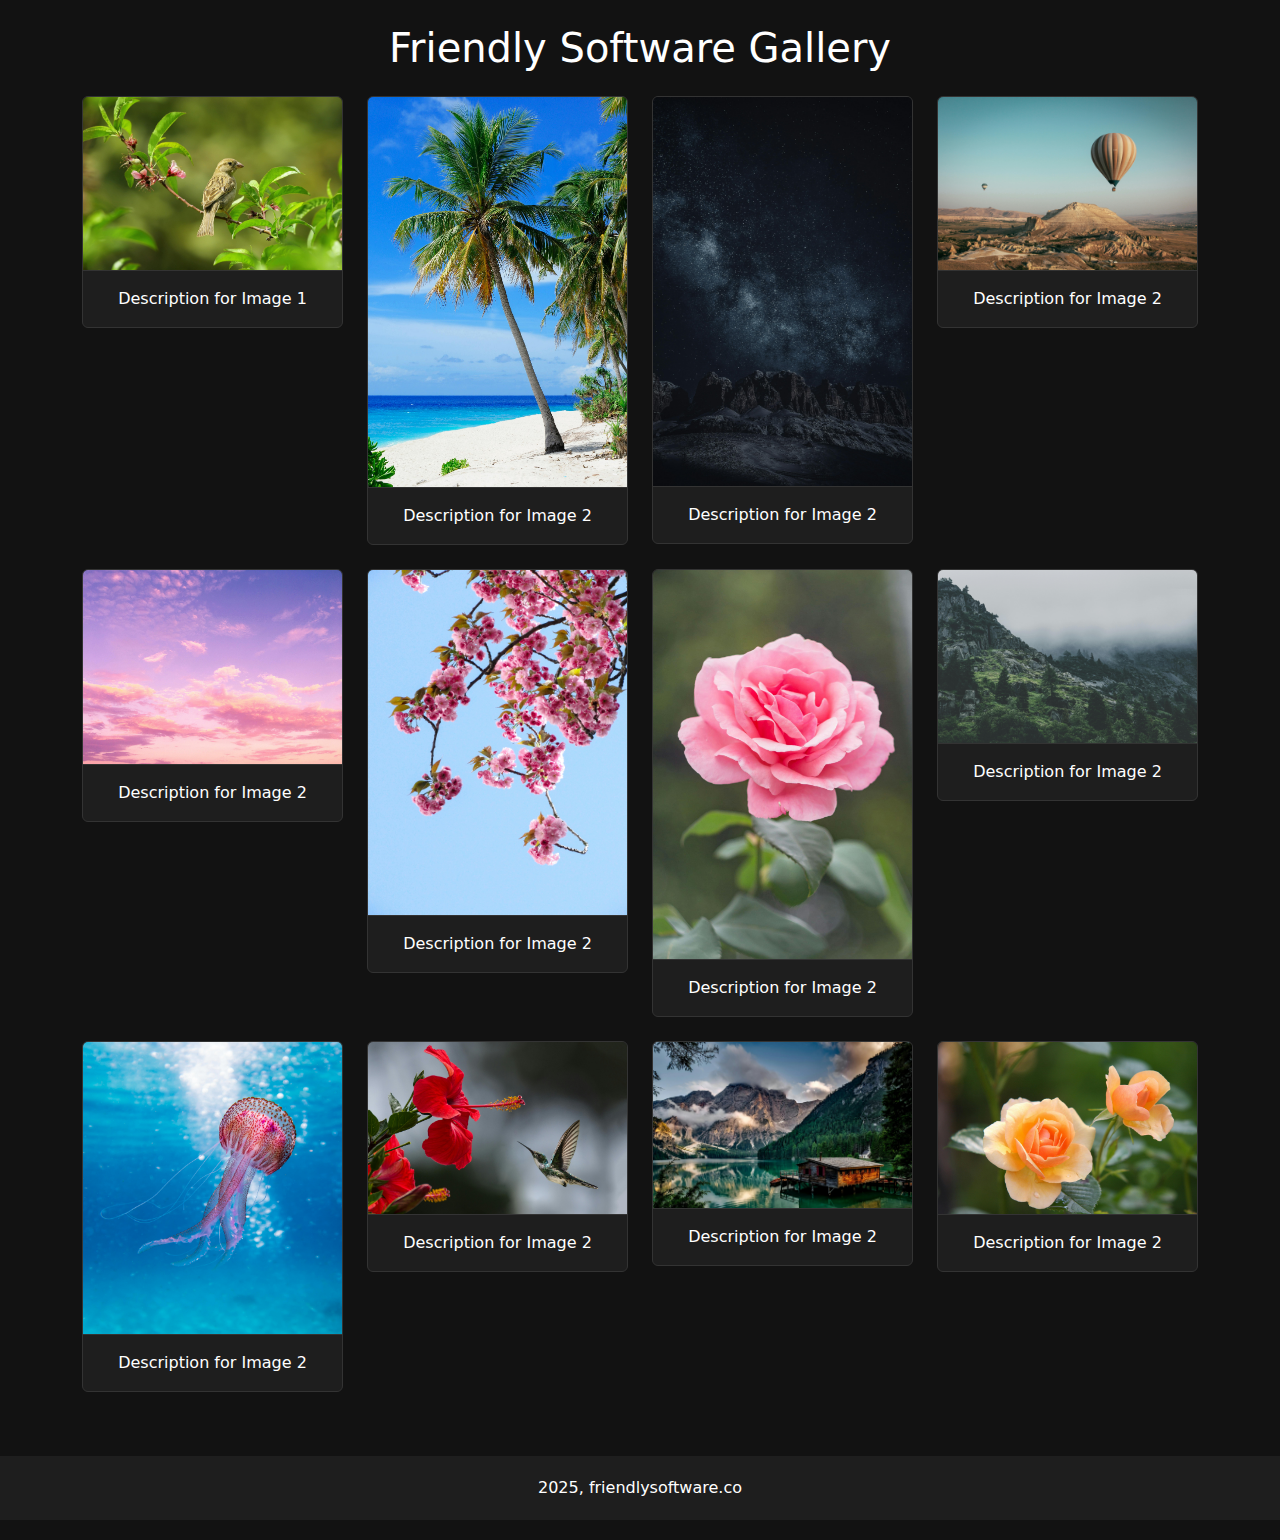
==== index.html @ 0dd6d670 "initial commit" ====
<!DOCTYPE html>
<html lang="en">
<head>
    <meta charset="UTF-8">
    <meta name="viewport" content="width=device-width, initial-scale=1">
    <title>Responsive Image Grid</title>
    <link href="https://cdn.jsdelivr.net/npm/bootstrap@5.3.0/dist/css/bootstrap.min.css" rel="stylesheet">
    <style>
        body {
            background-color: #121212;
            color: #ffffff;
        }
        .card {
            background-color: #1e1e1e;
            border: 1px solid #333;
        }
        .card-text {
            color: #ffffff;
        }
        .card-img-top {
            border-bottom: 1px solid #333;
        }
        .footer {
            text-align: center;
            padding: 20px;
            margin-top: 40px;
            margin-bottom: 20px;
            background-color: #1e1e1e;
            color: #ffffff;
        }
    </style>
</head>
<body>
    <div class="container mt-4">
        <h1 class="text-center mb-4">Friendly Software Gallery</h1>
        <div class="row">
            <!-- Repeat this block for each image -->
            <div class="col-6 col-md-4 col-lg-3 mb-4">
                <div class="card">
                    <img src="./web_images/pexels-daniyal-ghanavati-10741-70069.jpg" class="card-img-top" alt="Image 1">
                    <div class="card-body text-center">
                        <p class="card-text">Description for Image 1</p>
                    </div>
                </div>
            </div>
            <div class="col-6 col-md-4 col-lg-3 mb-4">
                <div class="card">
                    <img src="./web_images/pexels-asadphoto-240526.jpg" class="card-img-top" alt="Image 2">
                    <div class="card-body text-center">
                        <p class="card-text">Description for Image 2</p>
                    </div>
                </div>
            </div>
            <div class="col-6 col-md-4 col-lg-3 mb-4">
                <div class="card">
                    <img src="./web_images/pexels-eberhardgross-2098427.jpg" class="card-img-top" alt="Image 2">
                    <div class="card-body text-center">
                        <p class="card-text">Description for Image 2</p>
                    </div>
                </div>
            </div>
            <div class="col-6 col-md-4 col-lg-3 mb-4">
                <div class="card">
                    <img src="./web_images/pexels-francesco-ungaro-2325447.jpg" class="card-img-top" alt="Image 2">
                    <div class="card-body text-center">
                        <p class="card-text">Description for Image 2</p>
                    </div>
                </div>
            </div>
            <div class="col-6 col-md-4 col-lg-3 mb-4">
                <div class="card">
                    <img src="./web_images/pexels-ithalu-907485.jpg" class="card-img-top" alt="Image 2">
                    <div class="card-body text-center">
                        <p class="card-text">Description for Image 2</p>
                    </div>
                </div>
            </div>
            <div class="col-6 col-md-4 col-lg-3 mb-4">
                <div class="card">
                    <img src="./web_images/pexels-jmark-250591.jpg" class="card-img-top" alt="Image 2">
                    <div class="card-body text-center">
                        <p class="card-text">Description for Image 2</p>
                    </div>
                </div>
            </div>
            <div class="col-6 col-md-4 col-lg-3 mb-4">
                <div class="card">
                    <img src="./web_images/pexels-jonaskakaroto-736230.jpg" class="card-img-top" alt="Image 2">
                    <div class="card-body text-center">
                        <p class="card-text">Description for Image 2</p>
                    </div>
                </div>
            </div>
            <div class="col-6 col-md-4 col-lg-3 mb-4">
                <div class="card">
                    <img src="./web_images/pexels-lum3n-44775-167684.jpg" class="card-img-top" alt="Image 2">
                    <div class="card-body text-center">
                        <p class="card-text">Description for Image 2</p>
                    </div>
                </div>
            </div>
            <div class="col-6 col-md-4 col-lg-3 mb-4">
                <div class="card">
                    <img src="./web_images/pexels-pawelkalisinski-1076758.jpg" class="card-img-top" alt="Image 2">
                    <div class="card-body text-center">
                        <p class="card-text">Description for Image 2</p>
                    </div>
                </div>
            </div>
            <div class="col-6 col-md-4 col-lg-3 mb-4">
                <div class="card">
                    <img src="./web_images/pexels-philippedonn-1133957.jpg" class="card-img-top" alt="Image 2">
                    <div class="card-body text-center">
                        <p class="card-text">Description for Image 2</p>
                    </div>
                </div>
            </div>
            <div class="col-6 col-md-4 col-lg-3 mb-4">
                <div class="card">
                    <img src="./web_images/pexels-pixabay-147411.jpg" class="card-img-top" alt="Image 2">
                    <div class="card-body text-center">
                        <p class="card-text">Description for Image 2</p>
                    </div>
                </div>
            </div>
            <div class="col-6 col-md-4 col-lg-3 mb-4">
                <div class="card">
                    <img src="./web_images/pexels-pixabay-39517.jpg" class="card-img-top" alt="Image 2">
                    <div class="card-body text-center">
                        <p class="card-text">Description for Image 2</p>
                    </div>
                </div>
            </div>
            <!-- Add more images similarly -->
        </div>
    </div>
    <footer class="footer">
        2025, friendlysoftware.co
    </footer>
    <script src="https://cdn.jsdelivr.net/npm/bootstrap@5.3.0/dist/js/bootstrap.bundle.min.js"></script>
</body>
</html>
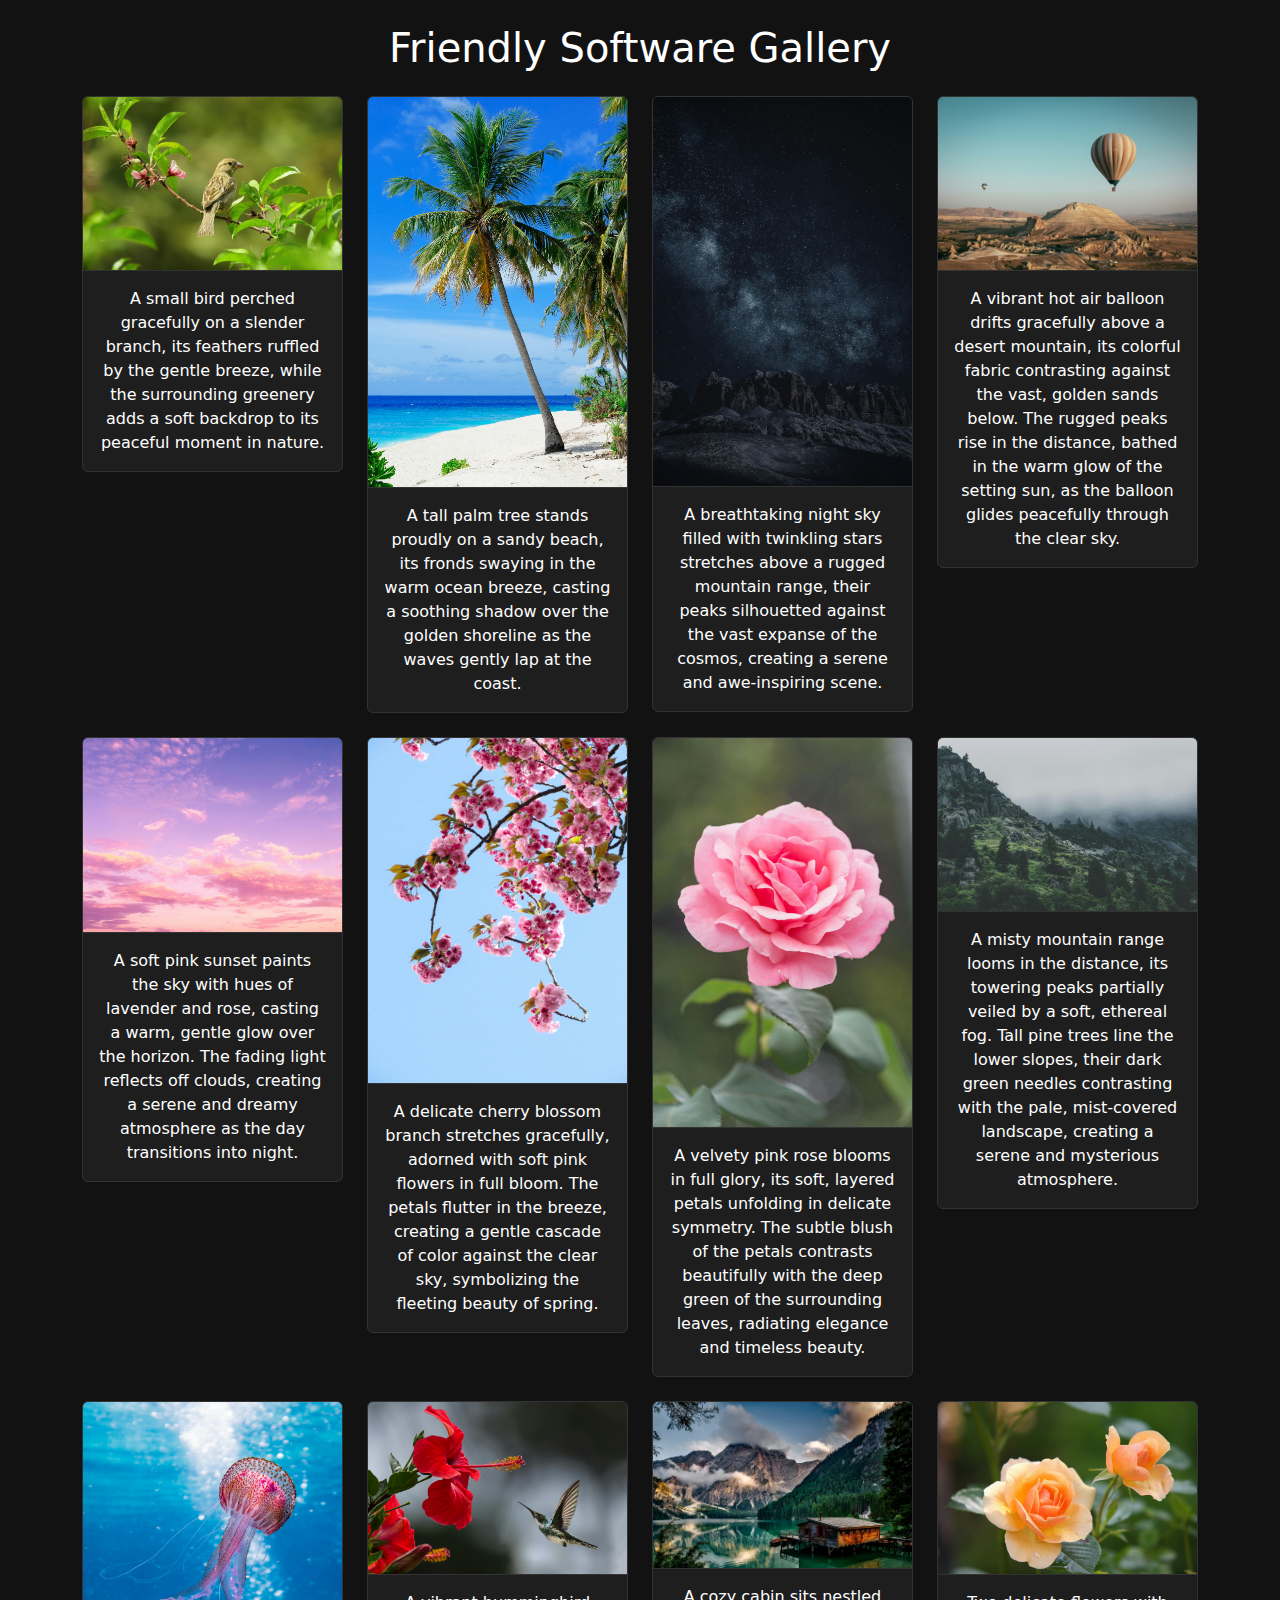
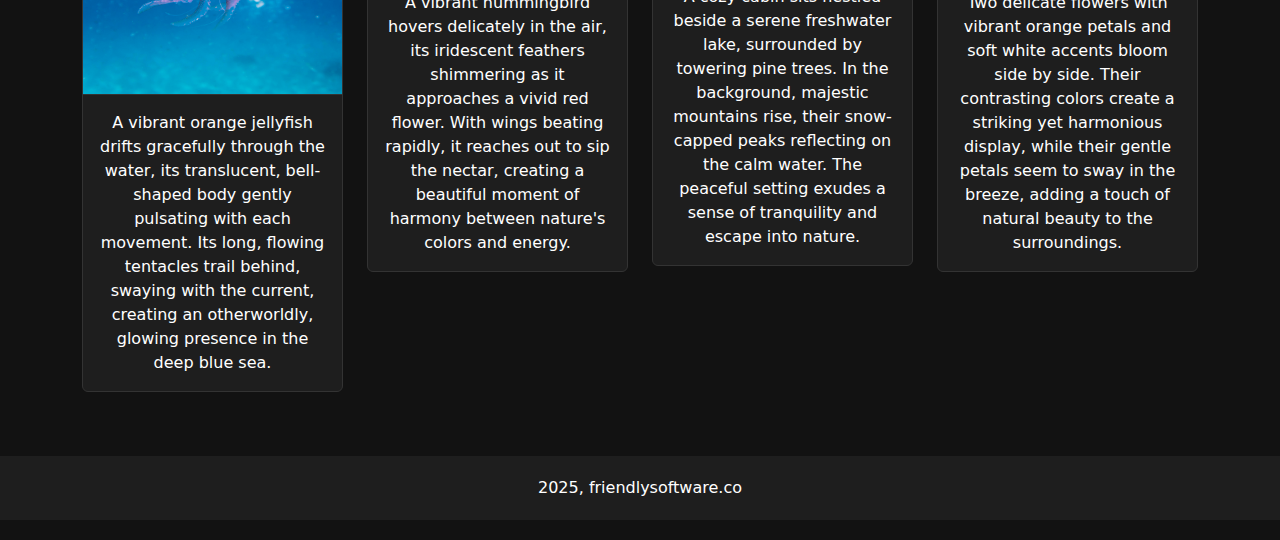
==== commit e1505703: "Adding better image descriptions" ====
--- a/index.html
+++ b/index.html
@@ -1,25 +1,31 @@
 <!DOCTYPE html>
 <html lang="en">
+
 <head>
     <meta charset="UTF-8">
     <meta name="viewport" content="width=device-width, initial-scale=1">
-    <title>Responsive Image Grid</title>
+    <title>Friendly Software Gallery</title>
+    <link rel="icon" type="image/x-icon" href="./favicon.ico">
     <link href="https://cdn.jsdelivr.net/npm/bootstrap@5.3.0/dist/css/bootstrap.min.css" rel="stylesheet">
     <style>
         body {
             background-color: #121212;
             color: #ffffff;
         }
+
         .card {
             background-color: #1e1e1e;
             border: 1px solid #333;
         }
+
         .card-text {
             color: #ffffff;
         }
+
         .card-img-top {
             border-bottom: 1px solid #333;
         }
+
         .footer {
             text-align: center;
             padding: 20px;
@@ -30,6 +36,7 @@
         }
     </style>
 </head>
+
 <body>
     <div class="container mt-4">
         <h1 class="text-center mb-4">Friendly Software Gallery</h1>
@@ -39,7 +46,9 @@
                 <div class="card">
                     <img src="./web_images/pexels-daniyal-ghanavati-10741-70069.jpg" class="card-img-top" alt="Image 1">
                     <div class="card-body text-center">
-                        <p class="card-text">Description for Image 1</p>
+                        <p class="card-text">A small bird perched gracefully on a slender branch, its feathers ruffled
+                            by the gentle breeze, while the surrounding greenery adds a soft backdrop to its peaceful
+                            moment in nature.</p>
                     </div>
                 </div>
             </div>
@@ -47,7 +56,9 @@
                 <div class="card">
                     <img src="./web_images/pexels-asadphoto-240526.jpg" class="card-img-top" alt="Image 2">
                     <div class="card-body text-center">
-                        <p class="card-text">Description for Image 2</p>
+                        <p class="card-text">A tall palm tree stands proudly on a sandy beach, its fronds swaying in the
+                            warm ocean breeze, casting a soothing shadow over the golden shoreline as the waves gently
+                            lap at the coast.</p>
                     </div>
                 </div>
             </div>
@@ -55,7 +66,9 @@
                 <div class="card">
                     <img src="./web_images/pexels-eberhardgross-2098427.jpg" class="card-img-top" alt="Image 2">
                     <div class="card-body text-center">
-                        <p class="card-text">Description for Image 2</p>
+                        <p class="card-text">A breathtaking night sky filled with twinkling stars stretches above a
+                            rugged mountain range, their peaks silhouetted against the vast expanse of the cosmos,
+                            creating a serene and awe-inspiring scene.</p>
                     </div>
                 </div>
             </div>
@@ -63,7 +76,10 @@
                 <div class="card">
                     <img src="./web_images/pexels-francesco-ungaro-2325447.jpg" class="card-img-top" alt="Image 2">
                     <div class="card-body text-center">
-                        <p class="card-text">Description for Image 2</p>
+                        <p class="card-text">A vibrant hot air balloon drifts gracefully above a desert mountain, its
+                            colorful fabric contrasting against the vast, golden sands below. The rugged peaks rise in
+                            the distance, bathed in the warm glow of the setting sun, as the balloon glides peacefully
+                            through the clear sky.</p>
                     </div>
                 </div>
             </div>
@@ -71,7 +87,9 @@
                 <div class="card">
                     <img src="./web_images/pexels-ithalu-907485.jpg" class="card-img-top" alt="Image 2">
                     <div class="card-body text-center">
-                        <p class="card-text">Description for Image 2</p>
+                        <p class="card-text">A soft pink sunset paints the sky with hues of lavender and rose, casting a
+                            warm, gentle glow over the horizon. The fading light reflects off clouds, creating a serene
+                            and dreamy atmosphere as the day transitions into night.</p>
                     </div>
                 </div>
             </div>
@@ -79,7 +97,9 @@
                 <div class="card">
                     <img src="./web_images/pexels-jmark-250591.jpg" class="card-img-top" alt="Image 2">
                     <div class="card-body text-center">
-                        <p class="card-text">Description for Image 2</p>
+                        <p class="card-text">A delicate cherry blossom branch stretches gracefully, adorned with soft
+                            pink flowers in full bloom. The petals flutter in the breeze, creating a gentle cascade of
+                            color against the clear sky, symbolizing the fleeting beauty of spring.</p>
                     </div>
                 </div>
             </div>
@@ -87,7 +107,9 @@
                 <div class="card">
                     <img src="./web_images/pexels-jonaskakaroto-736230.jpg" class="card-img-top" alt="Image 2">
                     <div class="card-body text-center">
-                        <p class="card-text">Description for Image 2</p>
+                        <p class="card-text">A velvety pink rose blooms in full glory, its soft, layered petals
+                            unfolding in delicate symmetry. The subtle blush of the petals contrasts beautifully with
+                            the deep green of the surrounding leaves, radiating elegance and timeless beauty.</p>
                     </div>
                 </div>
             </div>
@@ -95,7 +117,10 @@
                 <div class="card">
                     <img src="./web_images/pexels-lum3n-44775-167684.jpg" class="card-img-top" alt="Image 2">
                     <div class="card-body text-center">
-                        <p class="card-text">Description for Image 2</p>
+                        <p class="card-text">A misty mountain range looms in the distance, its towering peaks partially
+                            veiled by a soft, ethereal fog. Tall pine trees line the lower slopes, their dark green
+                            needles contrasting with the pale, mist-covered landscape, creating a serene and mysterious
+                            atmosphere.</p>
                     </div>
                 </div>
             </div>
@@ -103,7 +128,10 @@
                 <div class="card">
                     <img src="./web_images/pexels-pawelkalisinski-1076758.jpg" class="card-img-top" alt="Image 2">
                     <div class="card-body text-center">
-                        <p class="card-text">Description for Image 2</p>
+                        <p class="card-text">A vibrant orange jellyfish drifts gracefully through the water, its
+                            translucent, bell-shaped body gently pulsating with each movement. Its long, flowing
+                            tentacles trail behind, swaying with the current, creating an otherworldly, glowing presence
+                            in the deep blue sea.</p>
                     </div>
                 </div>
             </div>
@@ -111,7 +139,10 @@
                 <div class="card">
                     <img src="./web_images/pexels-philippedonn-1133957.jpg" class="card-img-top" alt="Image 2">
                     <div class="card-body text-center">
-                        <p class="card-text">Description for Image 2</p>
+                        <p class="card-text">A vibrant hummingbird hovers delicately in the air, its iridescent feathers
+                            shimmering as it approaches a vivid red flower. With wings beating rapidly, it reaches out
+                            to sip the nectar, creating a beautiful moment of harmony between nature's colors and
+                            energy.</p>
                     </div>
                 </div>
             </div>
@@ -119,7 +150,10 @@
                 <div class="card">
                     <img src="./web_images/pexels-pixabay-147411.jpg" class="card-img-top" alt="Image 2">
                     <div class="card-body text-center">
-                        <p class="card-text">Description for Image 2</p>
+                        <p class="card-text">A cozy cabin sits nestled beside a serene freshwater lake, surrounded by
+                            towering pine trees. In the background, majestic mountains rise, their snow-capped peaks
+                            reflecting on the calm water. The peaceful setting exudes a sense of tranquility and escape
+                            into nature.</p>
                     </div>
                 </div>
             </div>
@@ -127,7 +161,10 @@
                 <div class="card">
                     <img src="./web_images/pexels-pixabay-39517.jpg" class="card-img-top" alt="Image 2">
                     <div class="card-body text-center">
-                        <p class="card-text">Description for Image 2</p>
+                        <p class="card-text">Two delicate flowers with vibrant orange petals and soft white accents
+                            bloom side by side. Their contrasting colors create a striking yet harmonious display, while
+                            their gentle petals seem to sway in the breeze, adding a touch of natural beauty to the
+                            surroundings.</p>
                     </div>
                 </div>
             </div>
@@ -139,4 +176,5 @@
     </footer>
     <script src="https://cdn.jsdelivr.net/npm/bootstrap@5.3.0/dist/js/bootstrap.bundle.min.js"></script>
 </body>
-</html>
+
+</html>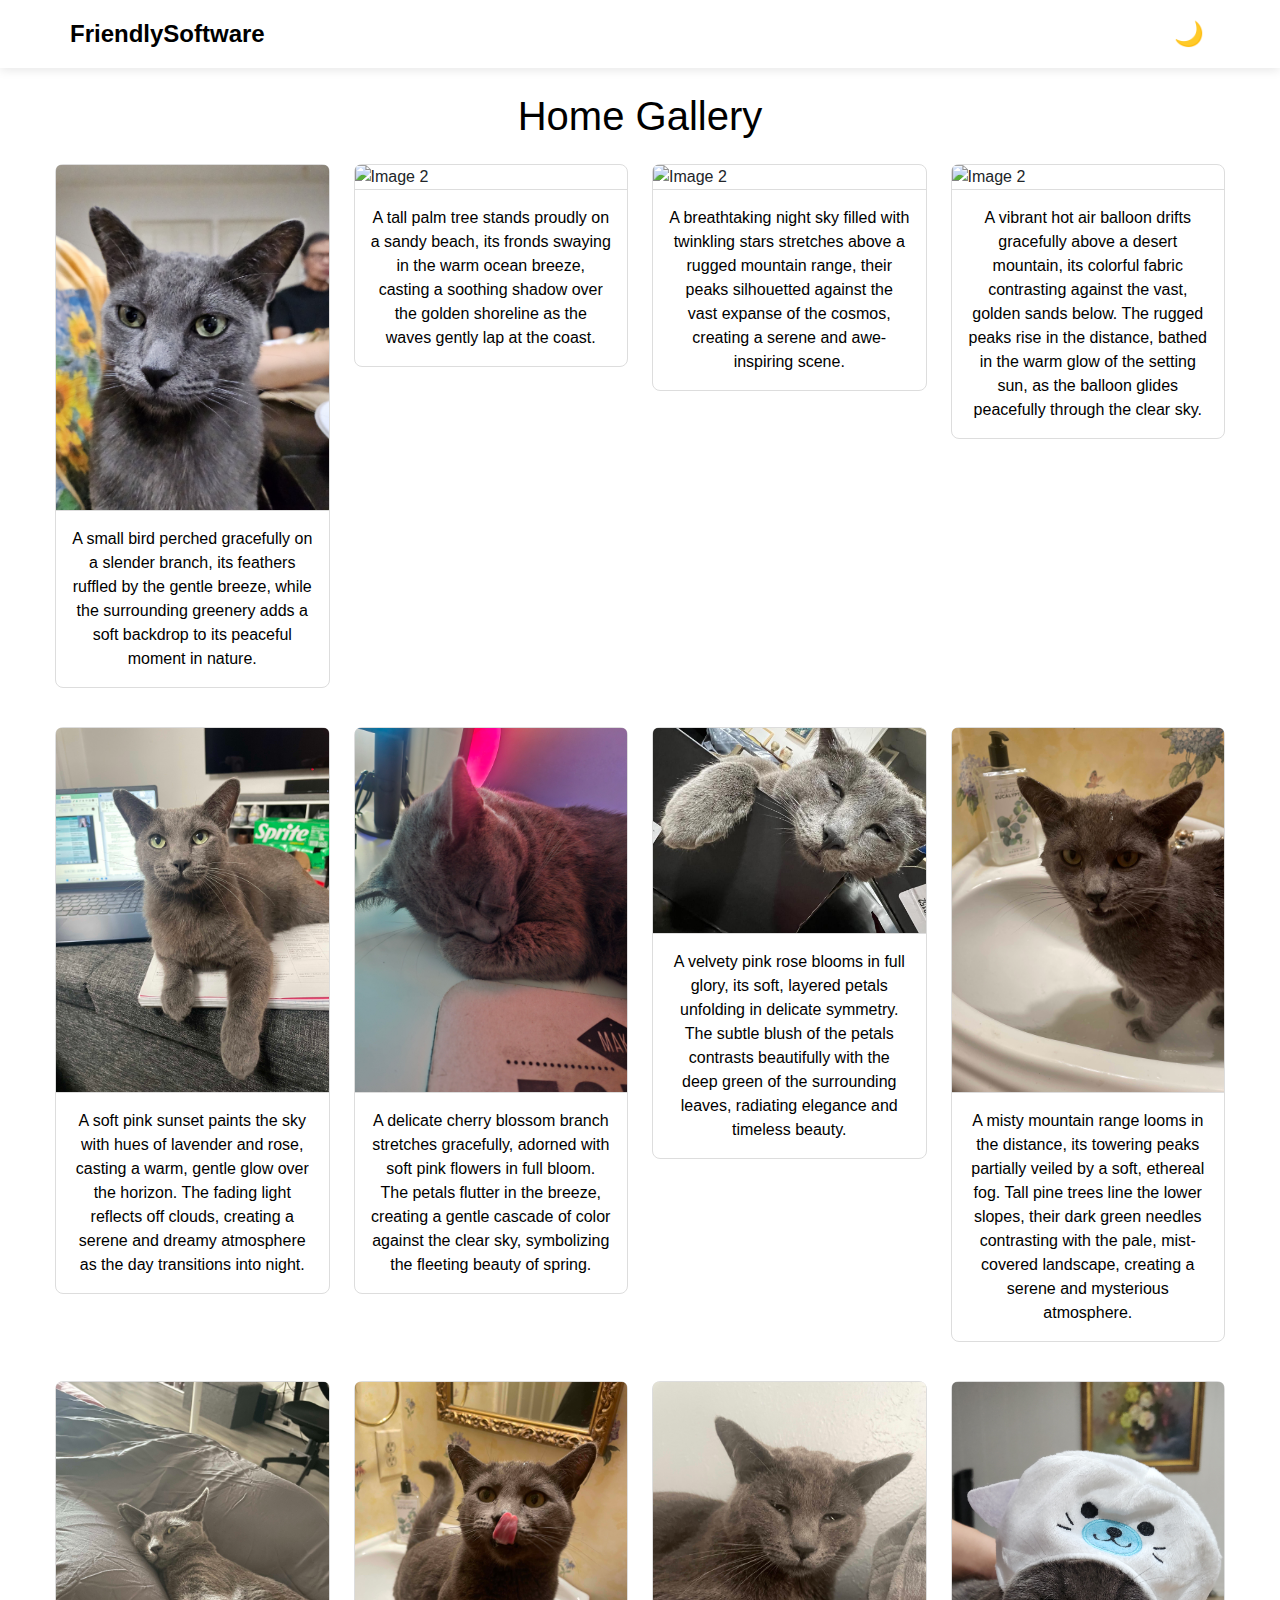
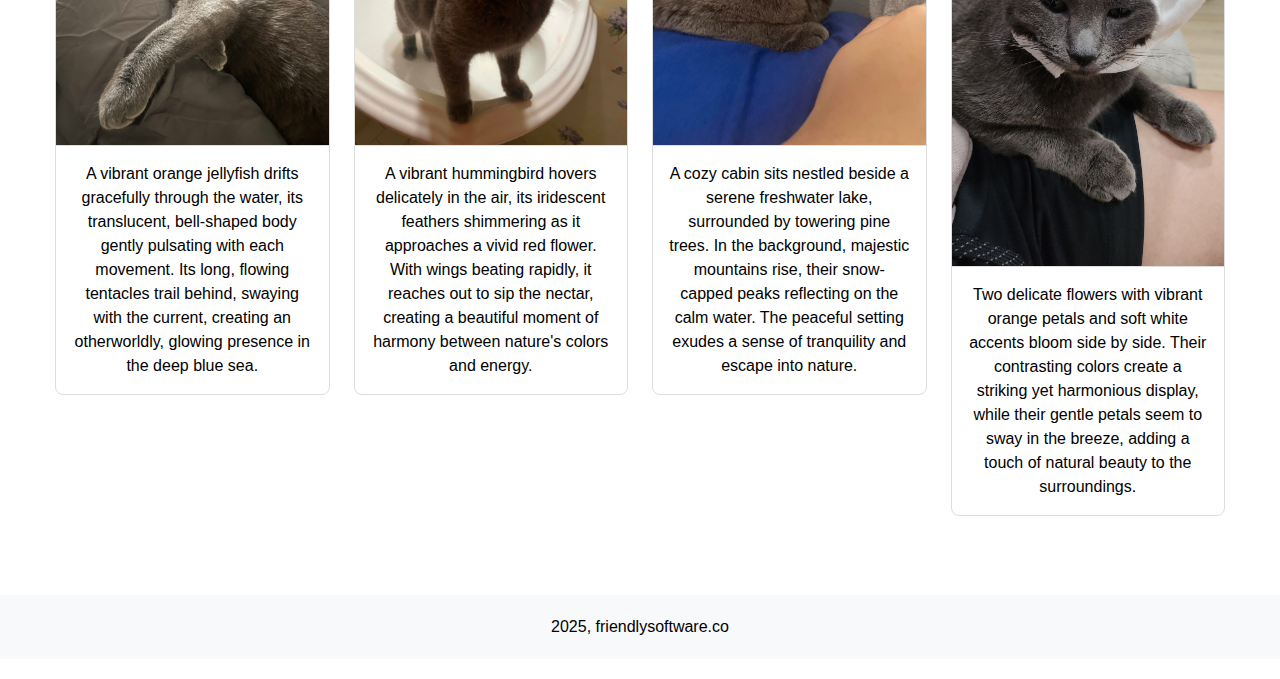
==== commit 61df680d: "Adding cat pictures" ====
--- a/index.html
+++ b/index.html
@@ -1,180 +1,414 @@
 <!DOCTYPE html>
 <html lang="en">
-
-<head>
-    <meta charset="UTF-8">
-    <meta name="viewport" content="width=device-width, initial-scale=1">
+  <head>
+    <meta charset="UTF-8" />
+    <meta name="viewport" content="width=device-width, initial-scale=1" />
     <title>Friendly Software Gallery</title>
-    <link rel="icon" type="image/x-icon" href="./favicon.ico">
-    <link href="https://cdn.jsdelivr.net/npm/bootstrap@5.3.0/dist/css/bootstrap.min.css" rel="stylesheet">
+    <link rel="icon" type="image/x-icon" href="/favicon.ico" />
+    <link
+      href="https://cdn.jsdelivr.net/npm/bootstrap@5.3.0/dist/css/bootstrap.min.css"
+      rel="stylesheet"
+    />
+    <link
+      rel="stylesheet"
+      href="https://cdn.jsdelivr.net/npm/bootstrap-icons/font/bootstrap-icons.css"
+    />
     <style>
-        body {
-            background-color: #121212;
-            color: #ffffff;
+      :root {
+        --background-color: white;
+        --text-color: black;
+        --card-background-color: white;
+        --card-border-color: #ddd;
+        --card-text-color: black;
+        --footer-background-color: #f8f9fa;
+        --footer-text-color: black;
+        --button-background: none;
+        --button-color: black;
+        --button-hover-background: rgba(0, 0, 0, 0.1);
+        --button-hover-color: black;
+        --button-active-background: rgba(0, 0, 0, 0.2);
+        --button-active-color: black;
+      }
+      .dark-mode {
+        --background-color: #121212;
+        --text-color: #ffffff;
+        --card-background-color: #1e1e1e;
+        --card-border-color: #333;
+        --card-text-color: #ffffff;
+        --footer-background-color: #1e1e1e;
+        --footer-text-color: #ffffff;
+        --button-background: none;
+        --button-color: #ffffff;
+        --button-hover-background: rgba(255, 255, 255, 0.1);
+        --button-hover-color: white;
+        --button-active-background: rgba(255, 255, 255, 0.2);
+        --button-active-color: white;
+      }
+      body {
+        background-color: var(--background-color);
+        color: var(--text-color);
+        transition: background 0.3s, color 0.3s;
+        font-family: Arial, sans-serif;
+      }
+      .theme-button {
+        background: none;
+        border: none;
+        font-size: 1.5rem;
+        color: var(--text-color);
+        cursor: pointer;
+        transition: color 0.3s;
+      }
+      header {
+        display: flex;
+        justify-content: space-between;
+        align-items: center;
+        padding: 15px 30px;
+        background: var(--background-color);
+        box-shadow: 0 2px 10px rgba(0, 0, 0, 0.1);
+      }
+      .header-content {
+        max-width: 1140px;
+        width: 100%;
+        margin: 0 auto;
+        display: flex;
+        justify-content: space-between;
+        align-items: center;
+      }
+      .logo {
+        font-size: 1.5rem;
+        font-weight: bold;
+        color: var(--text-color);
+      }
+      .container {
+        max-width: 1200px;
+        margin: 0 auto;
+        padding: 0 15px;
+      }
+      .card {
+        background-color: var(--card-background-color);
+        border: 1px solid var(--card-border-color);
+        margin-bottom: 15px;
+        border-radius: 8px;
+        transition: background-color 0.3s, border-color 0.3s;
+      }
+      .card-text {
+        color: var(--card-text-color);
+      }
+      .card-img-top {
+        border-bottom: 1px solid var(--card-border-color);
+      }
+      footer {
+        text-align: center;
+        padding: 20px;
+        margin-top: 40px;
+        margin-bottom: 20px;
+        background-color: var(--footer-background-color);
+        color: var(--footer-text-color);
+      }
+      .footer-content {
+        max-width: 1140px; /* Aligns with content */
+        width: 100%;
+        margin: 0 auto;
+        text-align: center;
+      }
+      #btn-back-to-top {
+        position: fixed;
+        bottom: 20px;
+        right: 20px;
+        display: none;
+      }
+      /* Custom button color */
+      .btn-custom {
+        background-color: #0070f3; /* Set the background color to blue */
+        color: white; /* Set the text/icon color to white */
+        border: none; /* Remove default border */
+      }
+      .btn-custom:hover {
+        background-color: #005bb5; /* Darker shade of blue for hover effect */
+      }
+    </style>
+  </head>
+
+  <body>
+    <header>
+      <div class="header-content">
+        <div class="logo">FriendlySoftware</div>
+        <button id="theme-toggle" class="theme-button">
+          <span id="theme-icon">🌙</span>
+        </button>
+      </div>
+    </header>
+    <div class="container mt-4">
+      <h1 class="text-center mb-4">Home Gallery</h1>
+      <div class="row">
+        <!-- Repeat this block for each image -->
+        <div class="col-6 col-md-4 col-lg-3 mb-4">
+          <div class="card">
+            <img
+              src="./cat_web_images/cat1.jpeg"
+              class="card-img-top"
+              alt="Image 1"
+            />
+            <div class="card-body text-center">
+              <p class="card-text">
+                A small bird perched gracefully on a slender branch, its
+                feathers ruffled by the gentle breeze, while the surrounding
+                greenery adds a soft backdrop to its peaceful moment in nature.
+              </p>
+            </div>
+          </div>
+        </div>
+        <div class="col-6 col-md-4 col-lg-3 mb-4">
+          <div class="card">
+            <img
+              src="./cat_web_images/cat2.jpeg"
+              class="card-img-top"
+              alt="Image 2"
+            />
+            <div class="card-body text-center">
+              <p class="card-text">
+                A tall palm tree stands proudly on a sandy beach, its fronds
+                swaying in the warm ocean breeze, casting a soothing shadow over
+                the golden shoreline as the waves gently lap at the coast.
+              </p>
+            </div>
+          </div>
+        </div>
+        <div class="col-6 col-md-4 col-lg-3 mb-4">
+          <div class="card">
+            <img
+              src="./cat_web_images/cat3.jpeg"
+              class="card-img-top"
+              alt="Image 2"
+            />
+            <div class="card-body text-center">
+              <p class="card-text">
+                A breathtaking night sky filled with twinkling stars stretches
+                above a rugged mountain range, their peaks silhouetted against
+                the vast expanse of the cosmos, creating a serene and
+                awe-inspiring scene.
+              </p>
+            </div>
+          </div>
+        </div>
+        <div class="col-6 col-md-4 col-lg-3 mb-4">
+          <div class="card">
+            <img
+              src="./cat_web_images/cat4.jpeg"
+              class="card-img-top"
+              alt="Image 2"
+            />
+            <div class="card-body text-center">
+              <p class="card-text">
+                A vibrant hot air balloon drifts gracefully above a desert
+                mountain, its colorful fabric contrasting against the vast,
+                golden sands below. The rugged peaks rise in the distance,
+                bathed in the warm glow of the setting sun, as the balloon
+                glides peacefully through the clear sky.
+              </p>
+            </div>
+          </div>
+        </div>
+        <div class="col-6 col-md-4 col-lg-3 mb-4">
+          <div class="card">
+            <img
+              src="./cat_web_images/cat5.jpeg"
+              class="card-img-top"
+              alt="Image 2"
+            />
+            <div class="card-body text-center">
+              <p class="card-text">
+                A soft pink sunset paints the sky with hues of lavender and
+                rose, casting a warm, gentle glow over the horizon. The fading
+                light reflects off clouds, creating a serene and dreamy
+                atmosphere as the day transitions into night.
+              </p>
+            </div>
+          </div>
+        </div>
+        <div class="col-6 col-md-4 col-lg-3 mb-4">
+          <div class="card">
+            <img
+              src="./cat_web_images/cat6.jpeg"
+              class="card-img-top"
+              alt="Image 2"
+            />
+            <div class="card-body text-center">
+              <p class="card-text">
+                A delicate cherry blossom branch stretches gracefully, adorned
+                with soft pink flowers in full bloom. The petals flutter in the
+                breeze, creating a gentle cascade of color against the clear
+                sky, symbolizing the fleeting beauty of spring.
+              </p>
+            </div>
+          </div>
+        </div>
+        <div class="col-6 col-md-4 col-lg-3 mb-4">
+          <div class="card">
+            <img
+              src="./cat_web_images/cat7.jpeg"
+              class="card-img-top"
+              alt="Image 2"
+            />
+            <div class="card-body text-center">
+              <p class="card-text">
+                A velvety pink rose blooms in full glory, its soft, layered
+                petals unfolding in delicate symmetry. The subtle blush of the
+                petals contrasts beautifully with the deep green of the
+                surrounding leaves, radiating elegance and timeless beauty.
+              </p>
+            </div>
+          </div>
+        </div>
+        <div class="col-6 col-md-4 col-lg-3 mb-4">
+          <div class="card">
+            <img
+              src="./cat_web_images/cat8.jpeg"
+              class="card-img-top"
+              alt="Image 2"
+            />
+            <div class="card-body text-center">
+              <p class="card-text">
+                A misty mountain range looms in the distance, its towering peaks
+                partially veiled by a soft, ethereal fog. Tall pine trees line
+                the lower slopes, their dark green needles contrasting with the
+                pale, mist-covered landscape, creating a serene and mysterious
+                atmosphere.
+              </p>
+            </div>
+          </div>
+        </div>
+        <div class="col-6 col-md-4 col-lg-3 mb-4">
+          <div class="card">
+            <img
+              src="./cat_web_images/cat9.jpeg"
+              class="card-img-top"
+              alt="Image 2"
+            />
+            <div class="card-body text-center">
+              <p class="card-text">
+                A vibrant orange jellyfish drifts gracefully through the water,
+                its translucent, bell-shaped body gently pulsating with each
+                movement. Its long, flowing tentacles trail behind, swaying with
+                the current, creating an otherworldly, glowing presence in the
+                deep blue sea.
+              </p>
+            </div>
+          </div>
+        </div>
+        <div class="col-6 col-md-4 col-lg-3 mb-4">
+          <div class="card">
+            <img
+              src="./cat_web_images/cat10.jpeg"
+              class="card-img-top"
+              alt="Image 2"
+            />
+            <div class="card-body text-center">
+              <p class="card-text">
+                A vibrant hummingbird hovers delicately in the air, its
+                iridescent feathers shimmering as it approaches a vivid red
+                flower. With wings beating rapidly, it reaches out to sip the
+                nectar, creating a beautiful moment of harmony between nature's
+                colors and energy.
+              </p>
+            </div>
+          </div>
+        </div>
+        <div class="col-6 col-md-4 col-lg-3 mb-4">
+          <div class="card">
+            <img
+              src="./cat_web_images/cat11.jpeg"
+              class="card-img-top"
+              alt="Image 2"
+            />
+            <div class="card-body text-center">
+              <p class="card-text">
+                A cozy cabin sits nestled beside a serene freshwater lake,
+                surrounded by towering pine trees. In the background, majestic
+                mountains rise, their snow-capped peaks reflecting on the calm
+                water. The peaceful setting exudes a sense of tranquility and
+                escape into nature.
+              </p>
+            </div>
+          </div>
+        </div>
+        <div class="col-6 col-md-4 col-lg-3 mb-4">
+          <div class="card">
+            <img
+              src="./cat_web_images/cat12.jpeg"
+              class="card-img-top"
+              alt="Image 2"
+            />
+            <div class="card-body text-center">
+              <p class="card-text">
+                Two delicate flowers with vibrant orange petals and soft white
+                accents bloom side by side. Their contrasting colors create a
+                striking yet harmonious display, while their gentle petals seem
+                to sway in the breeze, adding a touch of natural beauty to the
+                surroundings.
+              </p>
+            </div>
+          </div>
+        </div>
+        <!-- Add more images similarly -->
+      </div>
+    </div>
+    <button
+      type="button"
+      class="btn btn-custom btn-floating btn-lg"
+      id="btn-back-to-top"
+    >
+      <i class="bi bi-arrow-up"></i>
+    </button>
+    <footer class="footer">2025, friendlysoftware.co</footer>
+    <script src="https://cdn.jsdelivr.net/npm/bootstrap@5.3.0/dist/js/bootstrap.bundle.min.js"></script>
+    <script>
+      // Theme toggle functionality
+      const themeToggle = document.getElementById("theme-toggle");
+      const themeIcon = document.getElementById("theme-icon");
+
+      function setTheme(theme) {
+        document.body.classList.toggle("dark-mode", theme === "dark");
+        themeIcon.textContent = theme === "dark" ? "🌞" : "🌙";
+        localStorage.setItem("theme", theme);
+      }
+
+      themeToggle.addEventListener("click", () => {
+        const currentTheme = document.body.classList.contains("dark-mode")
+          ? "light"
+          : "dark";
+        setTheme(currentTheme);
+      });
+
+      // Load saved theme
+      setTheme(localStorage.getItem("theme") || "light");
+
+      /* Back to top button functionality */
+      //Get the button
+      let mybutton = document.getElementById("btn-back-to-top");
+
+      // When the user scrolls down 20px from the top of the document, show the button
+      window.onscroll = function () {
+        scrollFunction();
+      };
+
+      function scrollFunction() {
+        if (
+          document.body.scrollTop > 20 ||
+          document.documentElement.scrollTop > 20
+        ) {
+          mybutton.style.display = "block";
+        } else {
+          mybutton.style.display = "none";
         }
-
-        .card {
-            background-color: #1e1e1e;
-            border: 1px solid #333;
-        }
-
-        .card-text {
-            color: #ffffff;
-        }
-
-        .card-img-top {
-            border-bottom: 1px solid #333;
-        }
-
-        .footer {
-            text-align: center;
-            padding: 20px;
-            margin-top: 40px;
-            margin-bottom: 20px;
-            background-color: #1e1e1e;
-            color: #ffffff;
-        }
-    </style>
-</head>
-
-<body>
-    <div class="container mt-4">
-        <h1 class="text-center mb-4">Friendly Software Gallery</h1>
-        <div class="row">
-            <!-- Repeat this block for each image -->
-            <div class="col-6 col-md-4 col-lg-3 mb-4">
-                <div class="card">
-                    <img src="./web_images/pexels-daniyal-ghanavati-10741-70069.jpg" class="card-img-top" alt="Image 1">
-                    <div class="card-body text-center">
-                        <p class="card-text">A small bird perched gracefully on a slender branch, its feathers ruffled
-                            by the gentle breeze, while the surrounding greenery adds a soft backdrop to its peaceful
-                            moment in nature.</p>
-                    </div>
-                </div>
-            </div>
-            <div class="col-6 col-md-4 col-lg-3 mb-4">
-                <div class="card">
-                    <img src="./web_images/pexels-asadphoto-240526.jpg" class="card-img-top" alt="Image 2">
-                    <div class="card-body text-center">
-                        <p class="card-text">A tall palm tree stands proudly on a sandy beach, its fronds swaying in the
-                            warm ocean breeze, casting a soothing shadow over the golden shoreline as the waves gently
-                            lap at the coast.</p>
-                    </div>
-                </div>
-            </div>
-            <div class="col-6 col-md-4 col-lg-3 mb-4">
-                <div class="card">
-                    <img src="./web_images/pexels-eberhardgross-2098427.jpg" class="card-img-top" alt="Image 2">
-                    <div class="card-body text-center">
-                        <p class="card-text">A breathtaking night sky filled with twinkling stars stretches above a
-                            rugged mountain range, their peaks silhouetted against the vast expanse of the cosmos,
-                            creating a serene and awe-inspiring scene.</p>
-                    </div>
-                </div>
-            </div>
-            <div class="col-6 col-md-4 col-lg-3 mb-4">
-                <div class="card">
-                    <img src="./web_images/pexels-francesco-ungaro-2325447.jpg" class="card-img-top" alt="Image 2">
-                    <div class="card-body text-center">
-                        <p class="card-text">A vibrant hot air balloon drifts gracefully above a desert mountain, its
-                            colorful fabric contrasting against the vast, golden sands below. The rugged peaks rise in
-                            the distance, bathed in the warm glow of the setting sun, as the balloon glides peacefully
-                            through the clear sky.</p>
-                    </div>
-                </div>
-            </div>
-            <div class="col-6 col-md-4 col-lg-3 mb-4">
-                <div class="card">
-                    <img src="./web_images/pexels-ithalu-907485.jpg" class="card-img-top" alt="Image 2">
-                    <div class="card-body text-center">
-                        <p class="card-text">A soft pink sunset paints the sky with hues of lavender and rose, casting a
-                            warm, gentle glow over the horizon. The fading light reflects off clouds, creating a serene
-                            and dreamy atmosphere as the day transitions into night.</p>
-                    </div>
-                </div>
-            </div>
-            <div class="col-6 col-md-4 col-lg-3 mb-4">
-                <div class="card">
-                    <img src="./web_images/pexels-jmark-250591.jpg" class="card-img-top" alt="Image 2">
-                    <div class="card-body text-center">
-                        <p class="card-text">A delicate cherry blossom branch stretches gracefully, adorned with soft
-                            pink flowers in full bloom. The petals flutter in the breeze, creating a gentle cascade of
-                            color against the clear sky, symbolizing the fleeting beauty of spring.</p>
-                    </div>
-                </div>
-            </div>
-            <div class="col-6 col-md-4 col-lg-3 mb-4">
-                <div class="card">
-                    <img src="./web_images/pexels-jonaskakaroto-736230.jpg" class="card-img-top" alt="Image 2">
-                    <div class="card-body text-center">
-                        <p class="card-text">A velvety pink rose blooms in full glory, its soft, layered petals
-                            unfolding in delicate symmetry. The subtle blush of the petals contrasts beautifully with
-                            the deep green of the surrounding leaves, radiating elegance and timeless beauty.</p>
-                    </div>
-                </div>
-            </div>
-            <div class="col-6 col-md-4 col-lg-3 mb-4">
-                <div class="card">
-                    <img src="./web_images/pexels-lum3n-44775-167684.jpg" class="card-img-top" alt="Image 2">
-                    <div class="card-body text-center">
-                        <p class="card-text">A misty mountain range looms in the distance, its towering peaks partially
-                            veiled by a soft, ethereal fog. Tall pine trees line the lower slopes, their dark green
-                            needles contrasting with the pale, mist-covered landscape, creating a serene and mysterious
-                            atmosphere.</p>
-                    </div>
-                </div>
-            </div>
-            <div class="col-6 col-md-4 col-lg-3 mb-4">
-                <div class="card">
-                    <img src="./web_images/pexels-pawelkalisinski-1076758.jpg" class="card-img-top" alt="Image 2">
-                    <div class="card-body text-center">
-                        <p class="card-text">A vibrant orange jellyfish drifts gracefully through the water, its
-                            translucent, bell-shaped body gently pulsating with each movement. Its long, flowing
-                            tentacles trail behind, swaying with the current, creating an otherworldly, glowing presence
-                            in the deep blue sea.</p>
-                    </div>
-                </div>
-            </div>
-            <div class="col-6 col-md-4 col-lg-3 mb-4">
-                <div class="card">
-                    <img src="./web_images/pexels-philippedonn-1133957.jpg" class="card-img-top" alt="Image 2">
-                    <div class="card-body text-center">
-                        <p class="card-text">A vibrant hummingbird hovers delicately in the air, its iridescent feathers
-                            shimmering as it approaches a vivid red flower. With wings beating rapidly, it reaches out
-                            to sip the nectar, creating a beautiful moment of harmony between nature's colors and
-                            energy.</p>
-                    </div>
-                </div>
-            </div>
-            <div class="col-6 col-md-4 col-lg-3 mb-4">
-                <div class="card">
-                    <img src="./web_images/pexels-pixabay-147411.jpg" class="card-img-top" alt="Image 2">
-                    <div class="card-body text-center">
-                        <p class="card-text">A cozy cabin sits nestled beside a serene freshwater lake, surrounded by
-                            towering pine trees. In the background, majestic mountains rise, their snow-capped peaks
-                            reflecting on the calm water. The peaceful setting exudes a sense of tranquility and escape
-                            into nature.</p>
-                    </div>
-                </div>
-            </div>
-            <div class="col-6 col-md-4 col-lg-3 mb-4">
-                <div class="card">
-                    <img src="./web_images/pexels-pixabay-39517.jpg" class="card-img-top" alt="Image 2">
-                    <div class="card-body text-center">
-                        <p class="card-text">Two delicate flowers with vibrant orange petals and soft white accents
-                            bloom side by side. Their contrasting colors create a striking yet harmonious display, while
-                            their gentle petals seem to sway in the breeze, adding a touch of natural beauty to the
-                            surroundings.</p>
-                    </div>
-                </div>
-            </div>
-            <!-- Add more images similarly -->
-        </div>
-    </div>
-    <footer class="footer">
-        2025, friendlysoftware.co
-    </footer>
-    <script src="https://cdn.jsdelivr.net/npm/bootstrap@5.3.0/dist/js/bootstrap.bundle.min.js"></script>
-</body>
-
-</html>+      }
+      // When the user clicks on the button, scroll to the top of the document
+      mybutton.addEventListener("click", backToTop);
+
+      function backToTop() {
+        document.body.scrollTop = 0;
+        document.documentElement.scrollTop = 0;
+      }
+    </script>
+  </body>
+</html>
